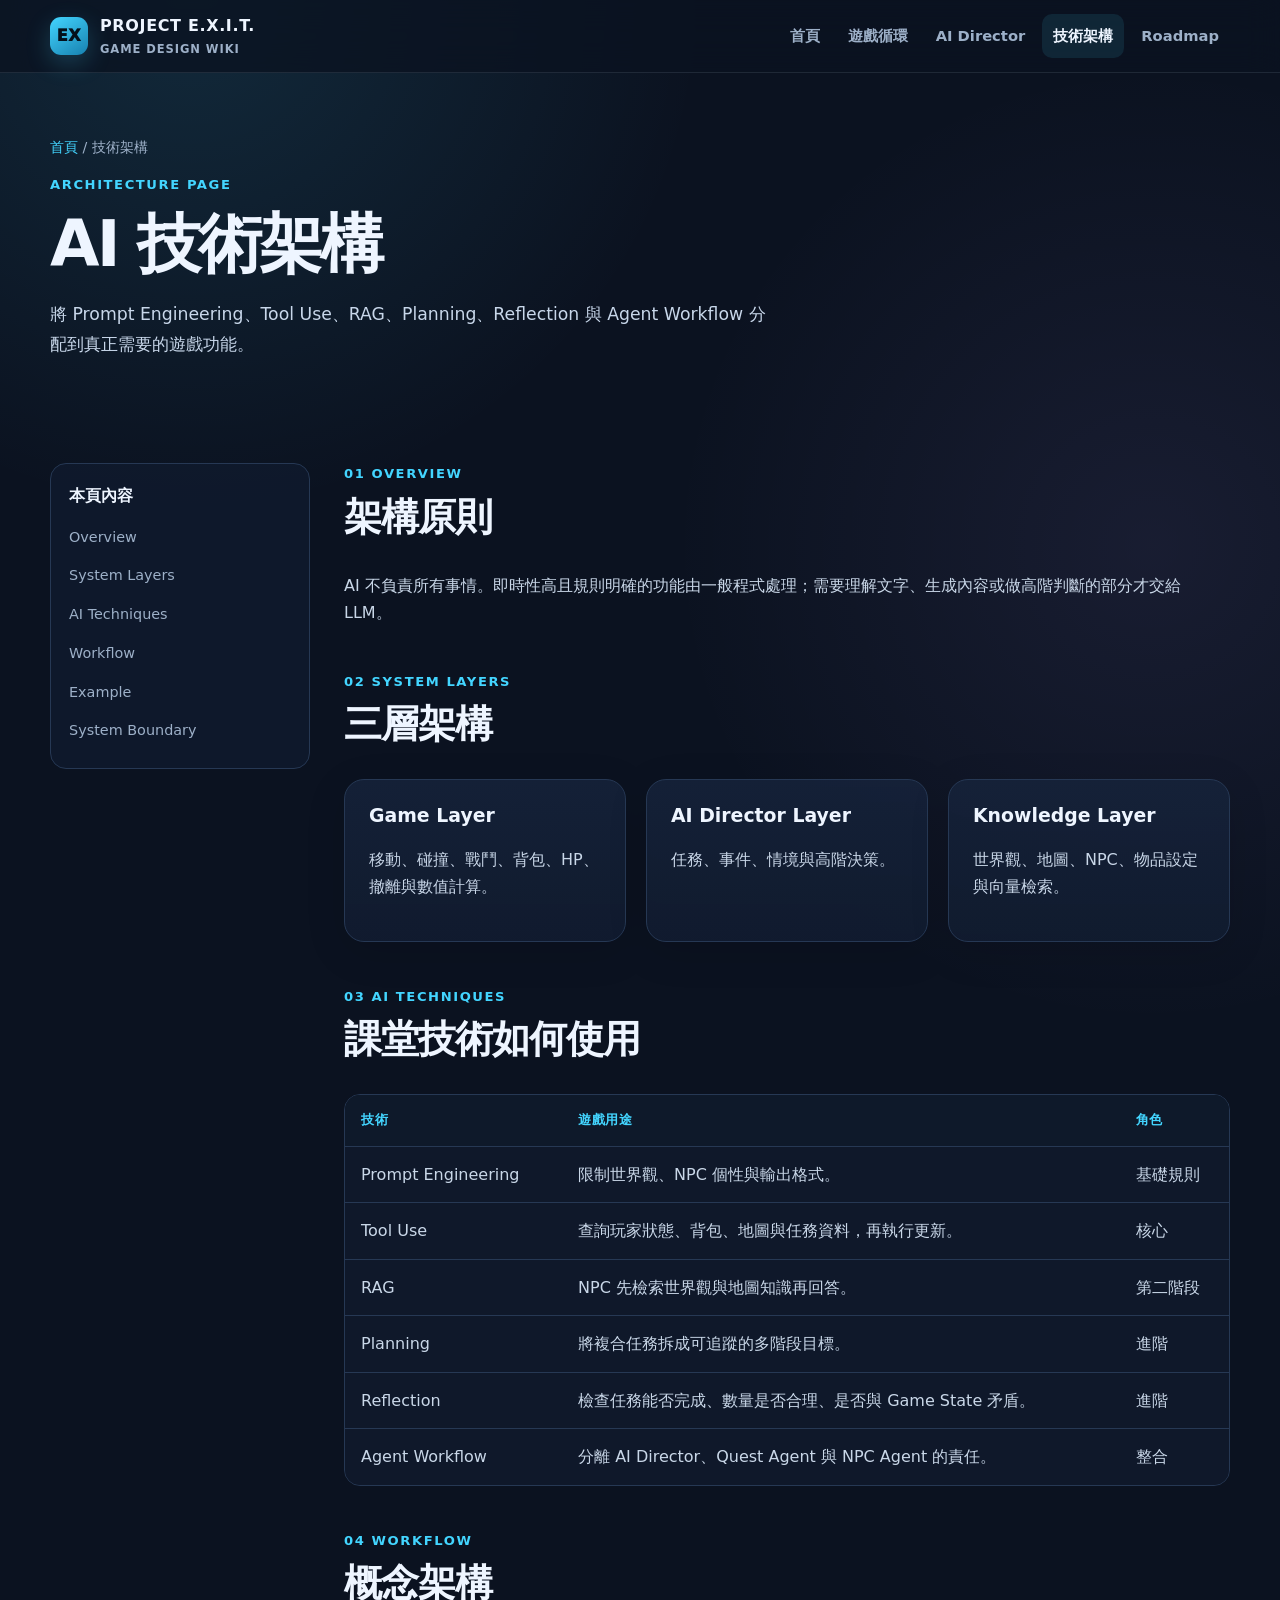
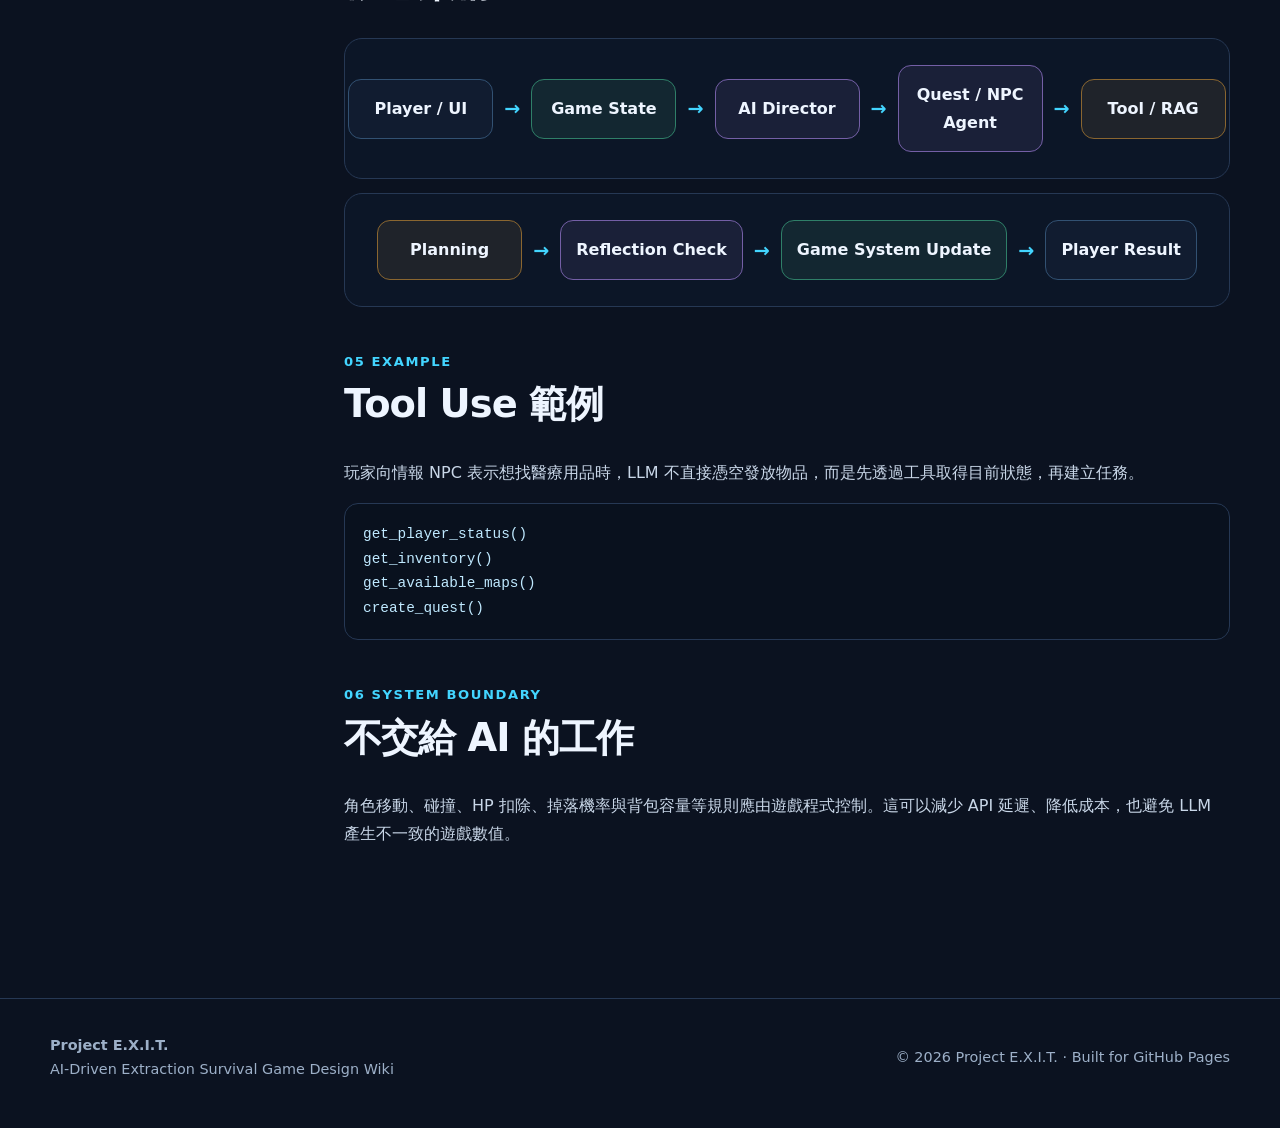
==== pages/architecture.html @ 3f04ccfc "Initial Project E.X.I.T. Game Design Wiki" ====
<!doctype html>
<html lang="zh-Hant">
<head>
<meta charset="utf-8">
<meta name="viewport" content="width=device-width, initial-scale=1">
<meta name="description" content="Project E.X.I.T. Game Design Wiki">
<title>AI 技術架構｜Project E.X.I.T.</title>
<link rel="stylesheet" href="../css/style.css">
</head>
<body>

<a class="skip-link" href="#main">跳到主要內容</a>
<header class="site-header">
  <div class="container navbar">
    <a class="brand" href="../index.html" aria-label="Project E.X.I.T. 首頁">
      <span class="brand-mark">EX</span>
      <span>PROJECT E.X.I.T.<small>GAME DESIGN WIKI</small></span>
    </a>
    <button class="menu-btn" aria-label="開啟導覽選單" aria-expanded="false">☰</button>
    <nav class="nav-links" aria-label="主要導覽">
      <a href="../index.html">首頁</a>
      <a href="../pages/gameplay.html">遊戲循環</a>
      <a href="../pages/ai-director.html">AI Director</a>
      <a href="../pages/architecture.html">技術架構</a>
      <a href="../pages/roadmap.html">Roadmap</a>
    </nav>
  </div>
</header>

<main id="main">

<section class="page-hero">
  <div class="container">
    <div class="breadcrumb"><a href="../index.html">首頁</a> / 技術架構</div>
    <div class="kicker">Architecture Page</div>
    <h1>AI 技術架構</h1>
    <p class="lead">將 Prompt Engineering、Tool Use、RAG、Planning、Reflection 與 Agent Workflow 分配到真正需要的遊戲功能。</p>
  </div>
</section>

<section class="section">
  <div class="container content-layout">
    <aside class="toc">
      <strong>本頁內容</strong>
      <a href="#overview">Overview</a><a href="#layers">System Layers</a>
      <a href="#tech">AI Techniques</a><a href="#workflow">Workflow</a>
      <a href="#example">Example</a><a href="#boundary">System Boundary</a>
    </aside>

    <article class="article">
      <section id="overview">
        <div class="kicker">01 Overview</div><h2>架構原則</h2>
        <p>AI 不負責所有事情。即時性高且規則明確的功能由一般程式處理；需要理解文字、生成內容或做高階判斷的部分才交給 LLM。</p>
      </section>

      <section id="layers">
        <div class="kicker">02 System Layers</div><h2>三層架構</h2>
        <div class="grid grid-3">
          <div class="card"><h3>Game Layer</h3><p>移動、碰撞、戰鬥、背包、HP、撤離與數值計算。</p></div>
          <div class="card"><h3>AI Director Layer</h3><p>任務、事件、情境與高階決策。</p></div>
          <div class="card"><h3>Knowledge Layer</h3><p>世界觀、地圖、NPC、物品設定與向量檢索。</p></div>
        </div>
      </section>

      <section id="tech">
        <div class="kicker">03 AI Techniques</div><h2>課堂技術如何使用</h2>
        <div class="table-wrap">
          <table>
            <thead><tr><th>技術</th><th>遊戲用途</th><th>角色</th></tr></thead>
            <tbody>
              <tr><td>Prompt Engineering</td><td>限制世界觀、NPC 個性與輸出格式。</td><td>基礎規則</td></tr>
              <tr><td>Tool Use</td><td>查詢玩家狀態、背包、地圖與任務資料，再執行更新。</td><td>核心</td></tr>
              <tr><td>RAG</td><td>NPC 先檢索世界觀與地圖知識再回答。</td><td>第二階段</td></tr>
              <tr><td>Planning</td><td>將複合任務拆成可追蹤的多階段目標。</td><td>進階</td></tr>
              <tr><td>Reflection</td><td>檢查任務能否完成、數量是否合理、是否與 Game State 矛盾。</td><td>進階</td></tr>
              <tr><td>Agent Workflow</td><td>分離 AI Director、Quest Agent 與 NPC Agent 的責任。</td><td>整合</td></tr>
            </tbody>
          </table>
        </div>
      </section>

      <section id="workflow">
        <div class="kicker">04 Workflow</div><h2>概念架構</h2>
        <div class="diagram">
          <div class="diagram-row">
            <div class="diagram-box">Player / UI</div><div class="diagram-arrow">→</div>
            <div class="diagram-box game">Game State</div><div class="diagram-arrow">→</div>
            <div class="diagram-box ai">AI Director</div><div class="diagram-arrow">→</div>
            <div class="diagram-box ai">Quest / NPC Agent</div><div class="diagram-arrow">→</div>
            <div class="diagram-box warn">Tool / RAG</div>
          </div>
        </div>
        <div class="diagram" style="margin-top:14px">
          <div class="diagram-row">
            <div class="diagram-box warn">Planning</div><div class="diagram-arrow">→</div>
            <div class="diagram-box ai">Reflection Check</div><div class="diagram-arrow">→</div>
            <div class="diagram-box game">Game System Update</div><div class="diagram-arrow">→</div>
            <div class="diagram-box">Player Result</div>
          </div>
        </div>
      </section>

      <section id="example">
        <div class="kicker">05 Example</div><h2>Tool Use 範例</h2>
        <p>玩家向情報 NPC 表示想找醫療用品時，LLM 不直接憑空發放物品，而是先透過工具取得目前狀態，再建立任務。</p>
        <pre class="code">get_player_status()
get_inventory()
get_available_maps()
create_quest()</pre>
      </section>

      <section id="boundary">
        <div class="kicker">06 System Boundary</div><h2>不交給 AI 的工作</h2>
        <p>角色移動、碰撞、HP 扣除、掉落機率與背包容量等規則應由遊戲程式控制。這可以減少 API 延遲、降低成本，也避免 LLM 產生不一致的遊戲數值。</p>
      </section>
    </article>
  </div>
</section>

</main>

<footer class="footer">
  <div class="container footer-grid">
    <div>
      <strong>Project E.X.I.T.</strong><br>
      <span>AI-Driven Extraction Survival Game Design Wiki</span>
    </div>
    <div>© <span data-year></span> Project E.X.I.T. · Built for GitHub Pages</div>
  </div>
</footer>
<button class="back-top" aria-label="回到頁首">↑</button>
<script src="../js/main.js"></script>

</body>
</html>
---- css/style.css ----
:root{
  --bg:#0b1220;
  --bg-soft:#101a2c;
  --panel:#111c30;
  --panel-2:#16233b;
  --line:#263854;
  --text:#eef5ff;
  --muted:#9db0c8;
  --cyan:#43d5ff;
  --cyan-2:#1fa9d2;
  --amber:#ffbd55;
  --red:#ff6b6b;
  --green:#67e8a5;
  --purple:#b79cff;
  --shadow:0 18px 60px rgba(0,0,0,.28);
  --radius:20px;
  --max:1180px;
}
*{box-sizing:border-box}
html{scroll-behavior:smooth}
body{
  margin:0;
  color:var(--text);
  background:
    radial-gradient(circle at 15% 0%, rgba(67,213,255,.12), transparent 32rem),
    radial-gradient(circle at 90% 20%, rgba(183,156,255,.08), transparent 30rem),
    var(--bg);
  font-family:Inter, ui-sans-serif, system-ui, -apple-system, BlinkMacSystemFont,
    "Segoe UI","Noto Sans TC","Microsoft JhengHei",sans-serif;
  line-height:1.72;
}
a{color:inherit;text-decoration:none}
img{max-width:100%;display:block}
button,input,select,textarea{font:inherit}
.container{width:min(var(--max),calc(100% - 40px));margin:auto}
.skip-link{
  position:absolute;left:-999px;top:10px;background:#fff;color:#000;padding:8px 12px;z-index:999;
}
.skip-link:focus{left:12px}
.site-header{
  position:sticky;top:0;z-index:50;
  backdrop-filter:blur(16px);
  background:rgba(11,18,32,.78);
  border-bottom:1px solid rgba(157,176,200,.14);
}
.navbar{
  min-height:72px;display:flex;align-items:center;justify-content:space-between;gap:20px;
}
.brand{display:flex;align-items:center;gap:12px;font-weight:800;letter-spacing:.04em}
.brand-mark{
  width:38px;height:38px;border-radius:11px;
  display:grid;place-items:center;
  background:linear-gradient(145deg,var(--cyan),#1781b0);
  color:#04101b;font-weight:950;box-shadow:0 8px 25px rgba(67,213,255,.22);
}
.brand small{display:block;color:var(--muted);font-size:.72rem;font-weight:650;letter-spacing:.08em}
.nav-links{display:flex;align-items:center;gap:6px}
.nav-links a{
  color:var(--muted);padding:9px 11px;border-radius:10px;font-size:.92rem;font-weight:700;
}
.nav-links a:hover,.nav-links a.active{color:var(--text);background:rgba(67,213,255,.1)}
.menu-btn{
  display:none;border:1px solid var(--line);background:var(--panel);
  color:var(--text);border-radius:10px;padding:8px 10px;cursor:pointer
}
.hero{
  position:relative;overflow:hidden;padding:82px 0 54px;
}
.hero::after{
  content:"";position:absolute;inset:auto -10% -40% 45%;height:380px;
  background:radial-gradient(circle,rgba(67,213,255,.12),transparent 66%);pointer-events:none
}
.hero-grid{display:grid;grid-template-columns:1.12fr .88fr;gap:54px;align-items:center}
.eyebrow{
  display:inline-flex;align-items:center;gap:8px;
  color:var(--cyan);font-weight:850;letter-spacing:.12em;font-size:.78rem;text-transform:uppercase;
}
.eyebrow::before{content:"";width:28px;height:2px;background:var(--cyan)}
h1,h2,h3{line-height:1.2;margin-top:0}
h1{font-size:clamp(2.6rem,7vw,5.4rem);margin:.6rem 0 1rem;letter-spacing:-.045em}
h2{font-size:clamp(1.7rem,3vw,2.45rem);letter-spacing:-.025em}
h3{font-size:1.18rem}
.lead{font-size:1.08rem;color:#c8d7ea;max-width:720px}
.hero-actions,.actions{display:flex;flex-wrap:wrap;gap:12px;margin-top:26px}
.btn{
  display:inline-flex;align-items:center;justify-content:center;gap:8px;
  padding:12px 17px;border-radius:12px;font-weight:850;border:1px solid transparent;
  transition:.2s ease;
}
.btn-primary{background:var(--cyan);color:#06111c}
.btn-primary:hover{transform:translateY(-2px);box-shadow:0 10px 32px rgba(67,213,255,.22)}
.btn-secondary{border-color:var(--line);background:rgba(17,28,48,.72);color:var(--text)}
.btn-secondary:hover{border-color:var(--cyan);color:var(--cyan)}
.terminal{
  border:1px solid #2d4263;background:#0a1322;border-radius:20px;
  box-shadow:var(--shadow);overflow:hidden;transform:rotate(1deg)
}
.terminal-top{display:flex;align-items:center;gap:7px;padding:13px 16px;border-bottom:1px solid var(--line)}
.dot{width:9px;height:9px;border-radius:50%}
.dot.red{background:var(--red)} .dot.amber{background:var(--amber)} .dot.green{background:var(--green)}
.terminal-body{padding:24px;font-family:"SFMono-Regular",Consolas,monospace;font-size:.9rem}
.status-row{display:grid;grid-template-columns:1fr auto;gap:16px;padding:9px 0;border-bottom:1px dashed rgba(157,176,200,.18)}
.status-row:last-child{border-bottom:0}
.status{font-weight:850}.online{color:var(--green)}.prototype{color:var(--amber)}.planned{color:var(--purple)}
.section{padding:56px 0}
.section-head{display:flex;justify-content:space-between;gap:30px;align-items:end;margin-bottom:26px}
.section-head p{max-width:680px;color:var(--muted);margin:0}
.kicker{color:var(--cyan);font-weight:800;font-size:.82rem;letter-spacing:.12em;text-transform:uppercase;margin-bottom:8px}
.grid{display:grid;gap:20px}
.grid-2{grid-template-columns:repeat(2,minmax(0,1fr))}
.grid-3{grid-template-columns:repeat(3,minmax(0,1fr))}
.card{
  position:relative;border:1px solid var(--line);background:linear-gradient(180deg,rgba(22,35,59,.86),rgba(17,28,48,.9));
  border-radius:var(--radius);padding:24px;box-shadow:0 10px 40px rgba(0,0,0,.12);
}
.card:hover{border-color:#36587d}
.card p{color:var(--muted)}
.card .number{color:var(--cyan);font-size:.78rem;font-weight:900;letter-spacing:.12em}
.card .tag-row{display:flex;flex-wrap:wrap;gap:8px;margin-top:18px}
.tag{
  border:1px solid #35506f;color:#c9daec;background:#0d1727;border-radius:999px;
  padding:5px 9px;font-size:.76rem;font-weight:750
}
.card-link{display:inline-flex;align-items:center;gap:7px;margin-top:16px;color:var(--cyan);font-weight:850}
.card-link:hover{gap:11px}
.system-card{min-height:250px;display:flex;flex-direction:column}
.system-card .card-link{margin-top:auto}
.dashed-card{
  display:grid;place-items:center;text-align:center;min-height:250px;border:1.5px dashed #456387;
  background:rgba(17,28,48,.4)
}
.icon{
  width:46px;height:46px;border-radius:13px;display:grid;place-items:center;
  background:rgba(67,213,255,.12);border:1px solid rgba(67,213,255,.2);margin-bottom:18px;font-size:1.25rem
}
.flow{
  display:grid;grid-template-columns:repeat(7,1fr);align-items:center;gap:10px;
  overflow-x:auto;padding:10px 0 4px
}
.flow-node{
  min-width:138px;text-align:center;padding:18px 12px;border:1px solid var(--line);
  background:var(--panel);border-radius:14px;font-weight:800
}
.flow-arrow{color:var(--cyan);font-weight:950;text-align:center}
.notice{
  border-left:3px solid var(--cyan);background:rgba(67,213,255,.07);
  padding:17px 20px;border-radius:0 14px 14px 0;color:#cfdef0
}
.page-hero{padding:62px 0 30px}
.page-hero h1{font-size:clamp(2.25rem,5vw,4rem);margin-bottom:.7rem}
.breadcrumb{color:var(--muted);font-size:.88rem;margin-bottom:15px}
.breadcrumb a{color:var(--cyan)}
.content-layout{display:grid;grid-template-columns:260px minmax(0,1fr);gap:34px;align-items:start}
.toc{
  position:sticky;top:96px;border:1px solid var(--line);background:rgba(17,28,48,.74);
  border-radius:16px;padding:18px
}
.toc strong{display:block;margin-bottom:8px}
.toc a{display:block;color:var(--muted);padding:7px 0;font-size:.9rem}
.toc a:hover{color:var(--cyan)}
.article section{scroll-margin-top:95px;margin-bottom:44px}
.article p,.article li{color:#c9d7e8}
.article ul{padding-left:1.3rem}
.diagram{
  border:1px solid var(--line);border-radius:18px;background:#0c1627;padding:26px;overflow-x:auto
}
.diagram-row{display:flex;align-items:center;justify-content:center;gap:11px;min-width:720px;flex-wrap:nowrap}
.diagram-box{
  min-width:145px;text-align:center;padding:15px;border-radius:13px;border:1px solid #325172;background:var(--panel);
  font-weight:800
}
.diagram-box.ai{border-color:#745fa6;background:rgba(183,156,255,.08)}
.diagram-box.game{border-color:#2f7f68;background:rgba(103,232,165,.08)}
.diagram-box.warn{border-color:#8a6630;background:rgba(255,189,85,.08)}
.diagram-arrow{color:var(--cyan);font-size:1.2rem;font-weight:900}
.table-wrap{overflow:auto;border:1px solid var(--line);border-radius:16px}
table{border-collapse:collapse;width:100%;min-width:680px;background:rgba(17,28,48,.66)}
th,td{padding:14px 16px;border-bottom:1px solid var(--line);text-align:left;vertical-align:top}
th{color:var(--cyan);font-size:.82rem;letter-spacing:.04em;background:#0e192a}
td{color:#c9d7e8}
tr:last-child td{border-bottom:0}
.timeline{position:relative;margin-top:24px}
.timeline::before{content:"";position:absolute;left:17px;top:4px;bottom:8px;width:2px;background:var(--line)}
.timeline-item{position:relative;padding-left:52px;margin-bottom:30px}
.timeline-item::before{
  content:"";position:absolute;left:10px;top:3px;width:16px;height:16px;border-radius:50%;
  background:var(--cyan);box-shadow:0 0 0 5px rgba(67,213,255,.1)
}
.timeline-item p{margin:.4rem 0;color:var(--muted)}
.code{
  background:#09111e;border:1px solid var(--line);border-radius:14px;padding:18px;overflow:auto;
  font-family:"SFMono-Regular",Consolas,monospace;color:#bfe9ff;font-size:.9rem
}
.footer{
  margin-top:50px;border-top:1px solid var(--line);padding:34px 0 46px;color:var(--muted);font-size:.9rem
}
.footer-grid{display:flex;justify-content:space-between;gap:30px;align-items:center}
.back-top{
  position:fixed;right:20px;bottom:20px;width:42px;height:42px;display:none;place-items:center;
  border-radius:12px;border:1px solid var(--line);background:var(--panel);color:var(--cyan);
  box-shadow:var(--shadow);cursor:pointer
}
.back-top.show{display:grid}
.reveal{opacity:0;transform:translateY(12px);transition:opacity .5s ease,transform .5s ease}
.reveal.visible{opacity:1;transform:none}
@media(max-width:900px){
  .hero-grid,.content-layout{grid-template-columns:1fr}
  .terminal{transform:none}
  .toc{position:relative;top:auto}
  .grid-3{grid-template-columns:1fr 1fr}
  .nav-links{
    position:absolute;left:20px;right:20px;top:70px;display:none;flex-direction:column;align-items:stretch;
    padding:12px;background:#0d1727;border:1px solid var(--line);border-radius:14px;box-shadow:var(--shadow)
  }
  .nav-links.open{display:flex}
  .menu-btn{display:block}
}
@media(max-width:640px){
  .container{width:min(100% - 28px,var(--max))}
  .hero{padding-top:56px}
  .grid-2,.grid-3{grid-template-columns:1fr}
  .section{padding:42px 0}
  .section-head,.footer-grid{align-items:flex-start;flex-direction:column}
  .flow{grid-template-columns:1fr;overflow:visible}
  .flow-arrow{transform:rotate(90deg)}
}
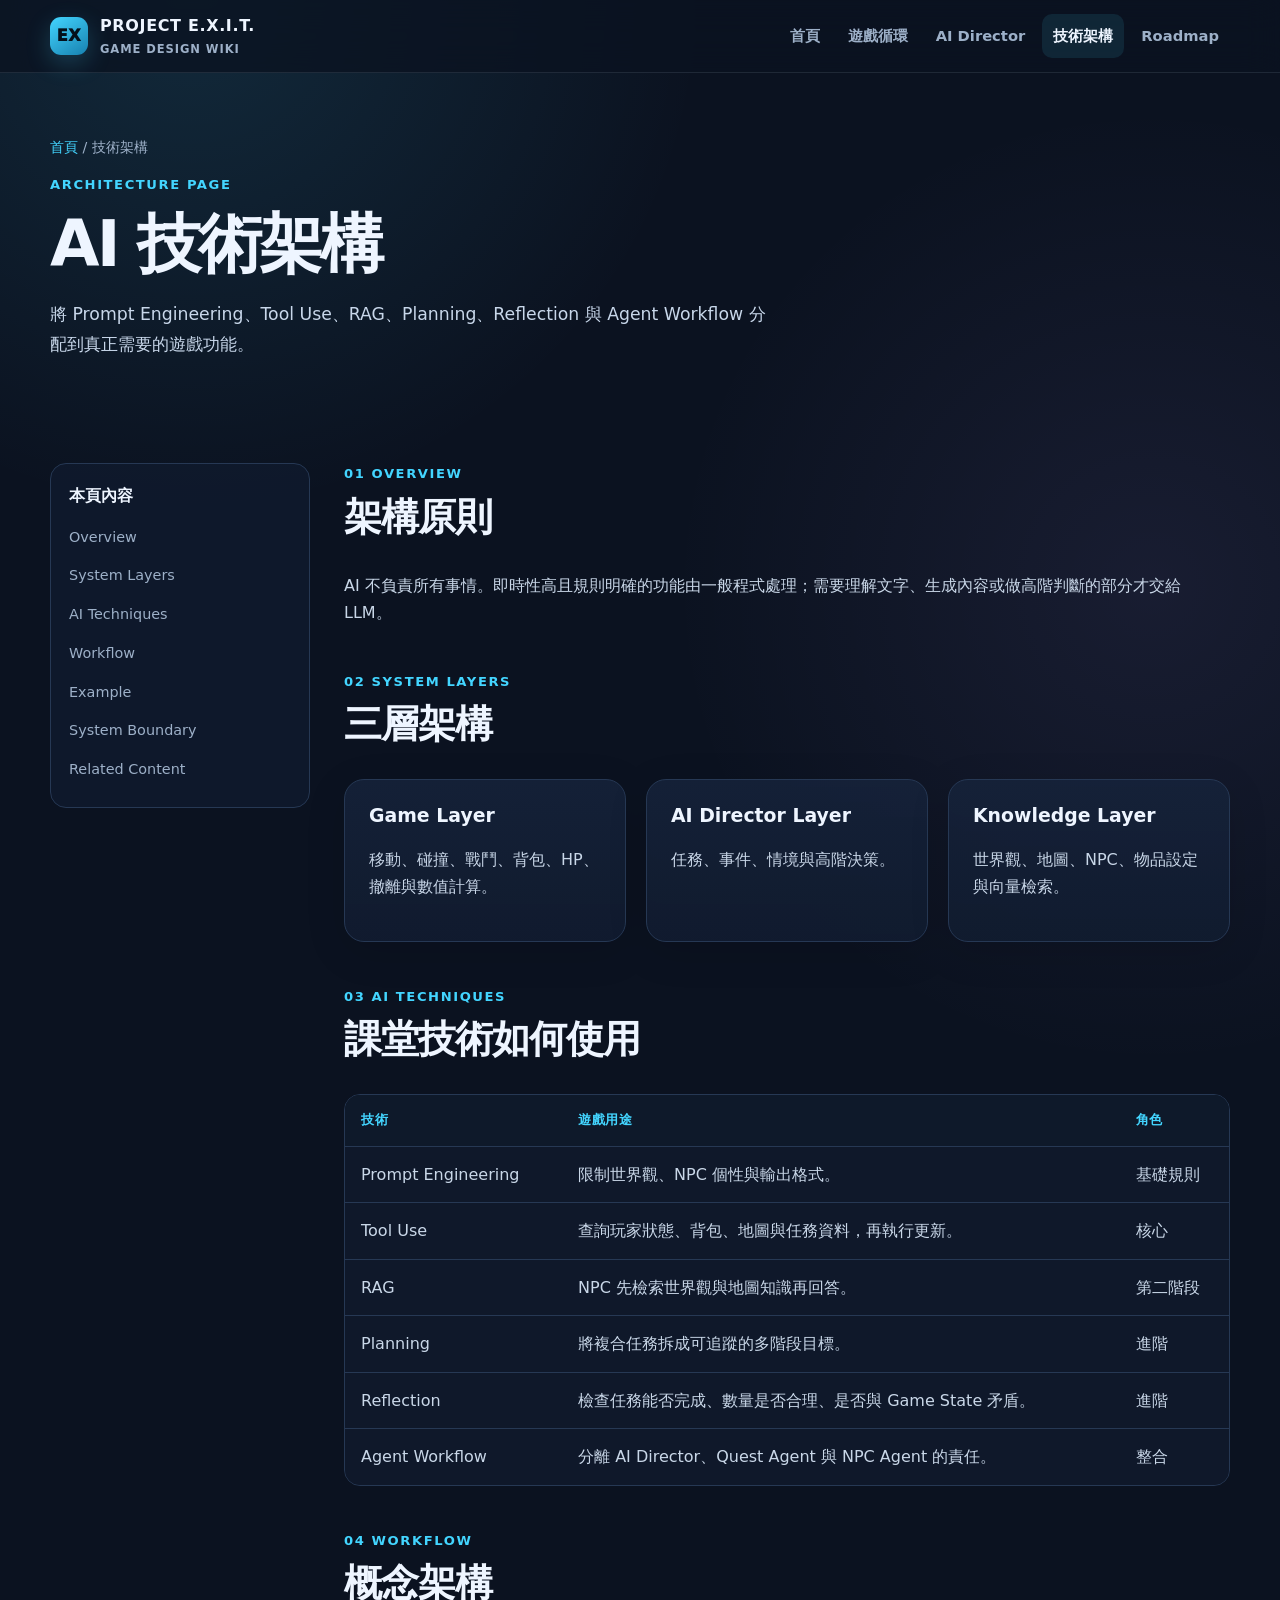
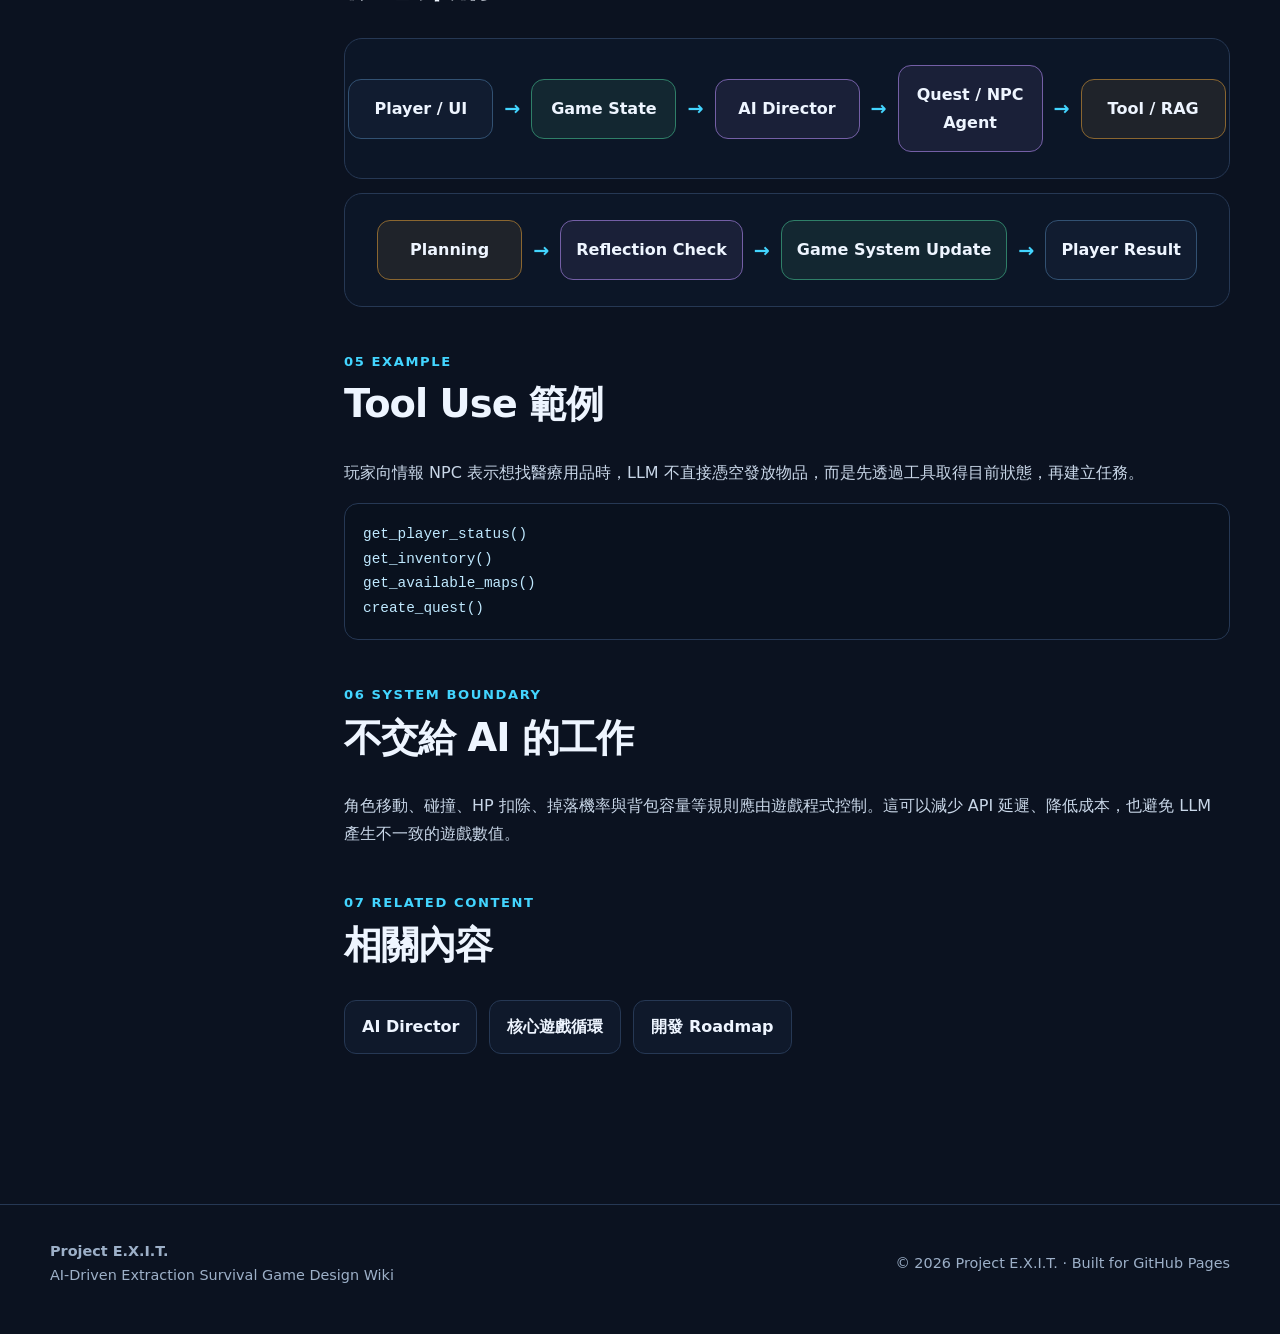
==== commit a98e3094: "update Related Content" ====
--- a/pages/architecture.html
+++ b/pages/architecture.html
@@ -45,6 +45,7 @@
       <a href="#overview">Overview</a><a href="#layers">System Layers</a>
       <a href="#tech">AI Techniques</a><a href="#workflow">Workflow</a>
       <a href="#example">Example</a><a href="#boundary">System Boundary</a>
+      <a href="#related">Related Content</a>
     </aside>
 
     <article class="article">
@@ -113,6 +114,15 @@
         <div class="kicker">06 System Boundary</div><h2>不交給 AI 的工作</h2>
         <p>角色移動、碰撞、HP 扣除、掉落機率與背包容量等規則應由遊戲程式控制。這可以減少 API 延遲、降低成本，也避免 LLM 產生不一致的遊戲數值。</p>
       </section>
+      <section id="related">
+        <div class="kicker">07 Related Content</div>
+        <h2>相關內容</h2>
+        <div class="actions">
+          <a class="btn btn-secondary" href="ai-director.html">AI Director</a>
+          <a class="btn btn-secondary" href="gameplay.html">核心遊戲循環</a>
+          <a class="btn btn-secondary" href="roadmap.html">開發 Roadmap</a>
+        </div>
+      </section>
     </article>
   </div>
 </section>
